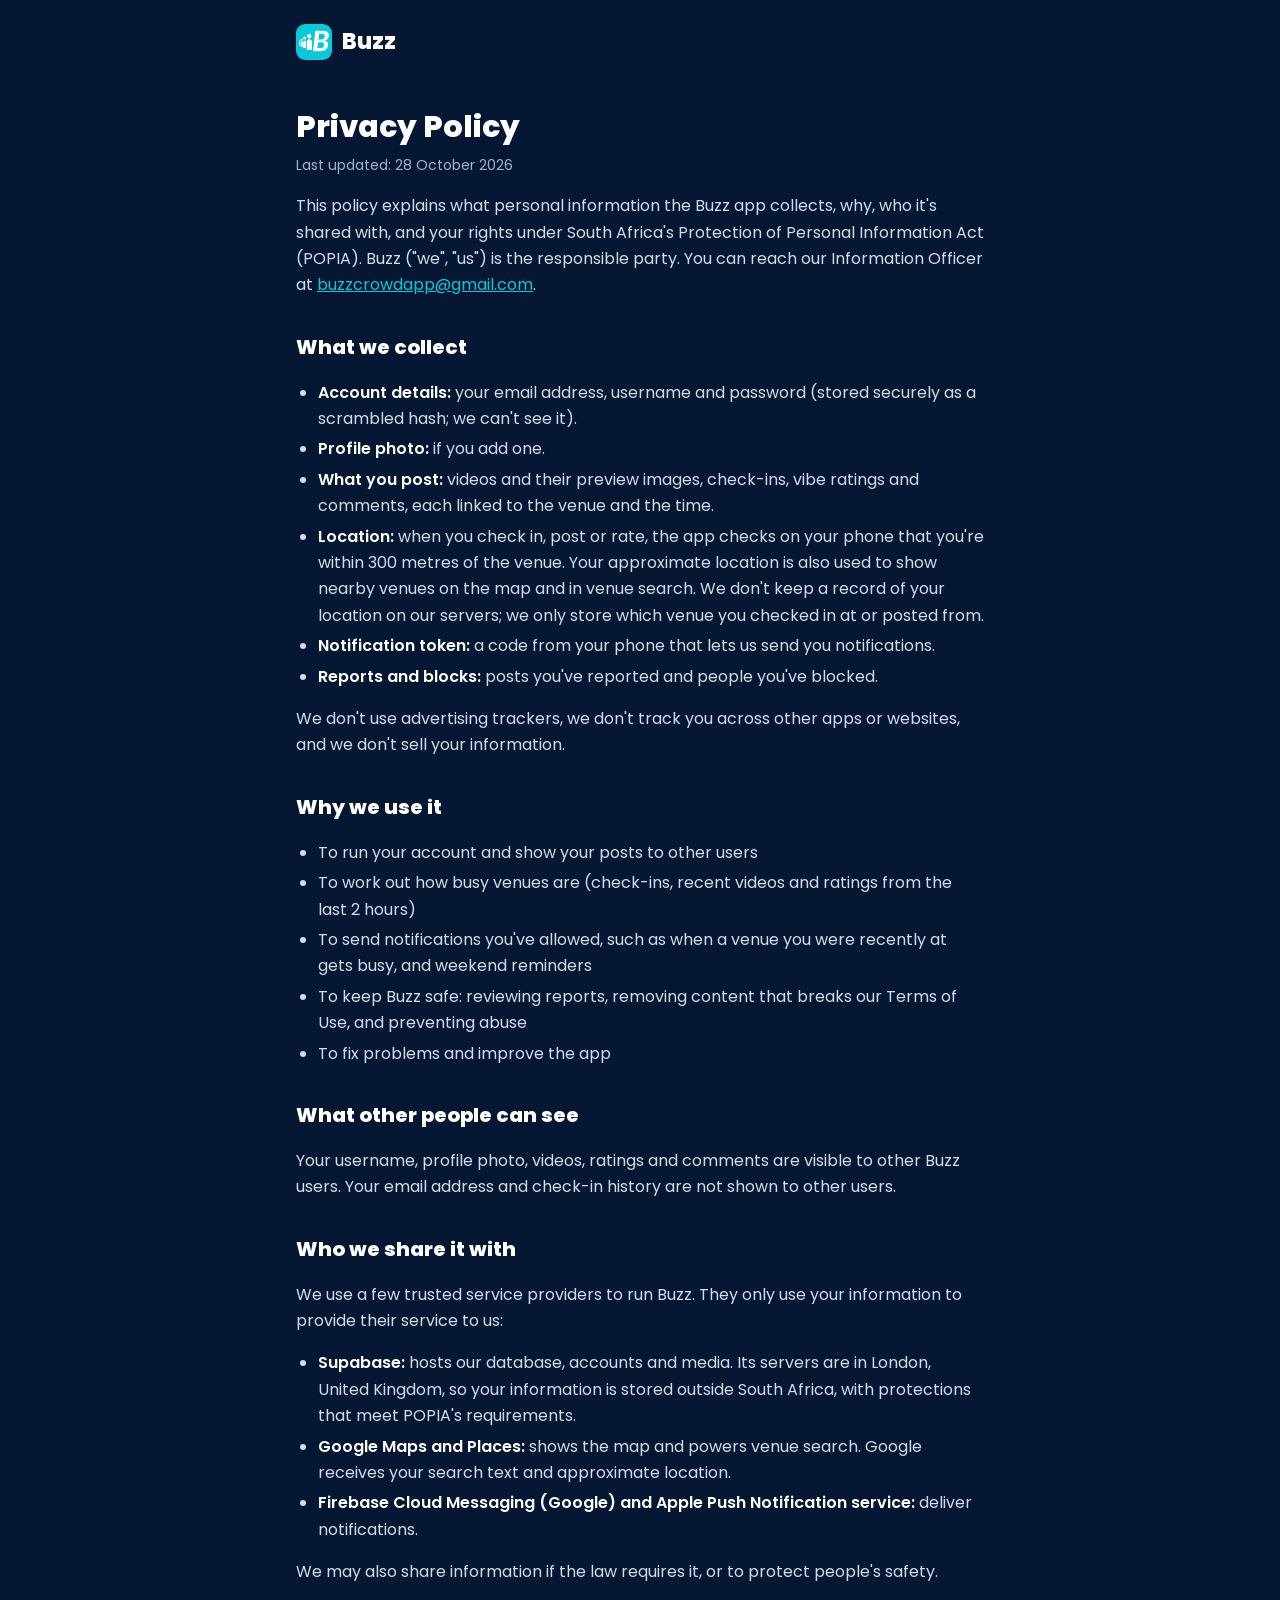
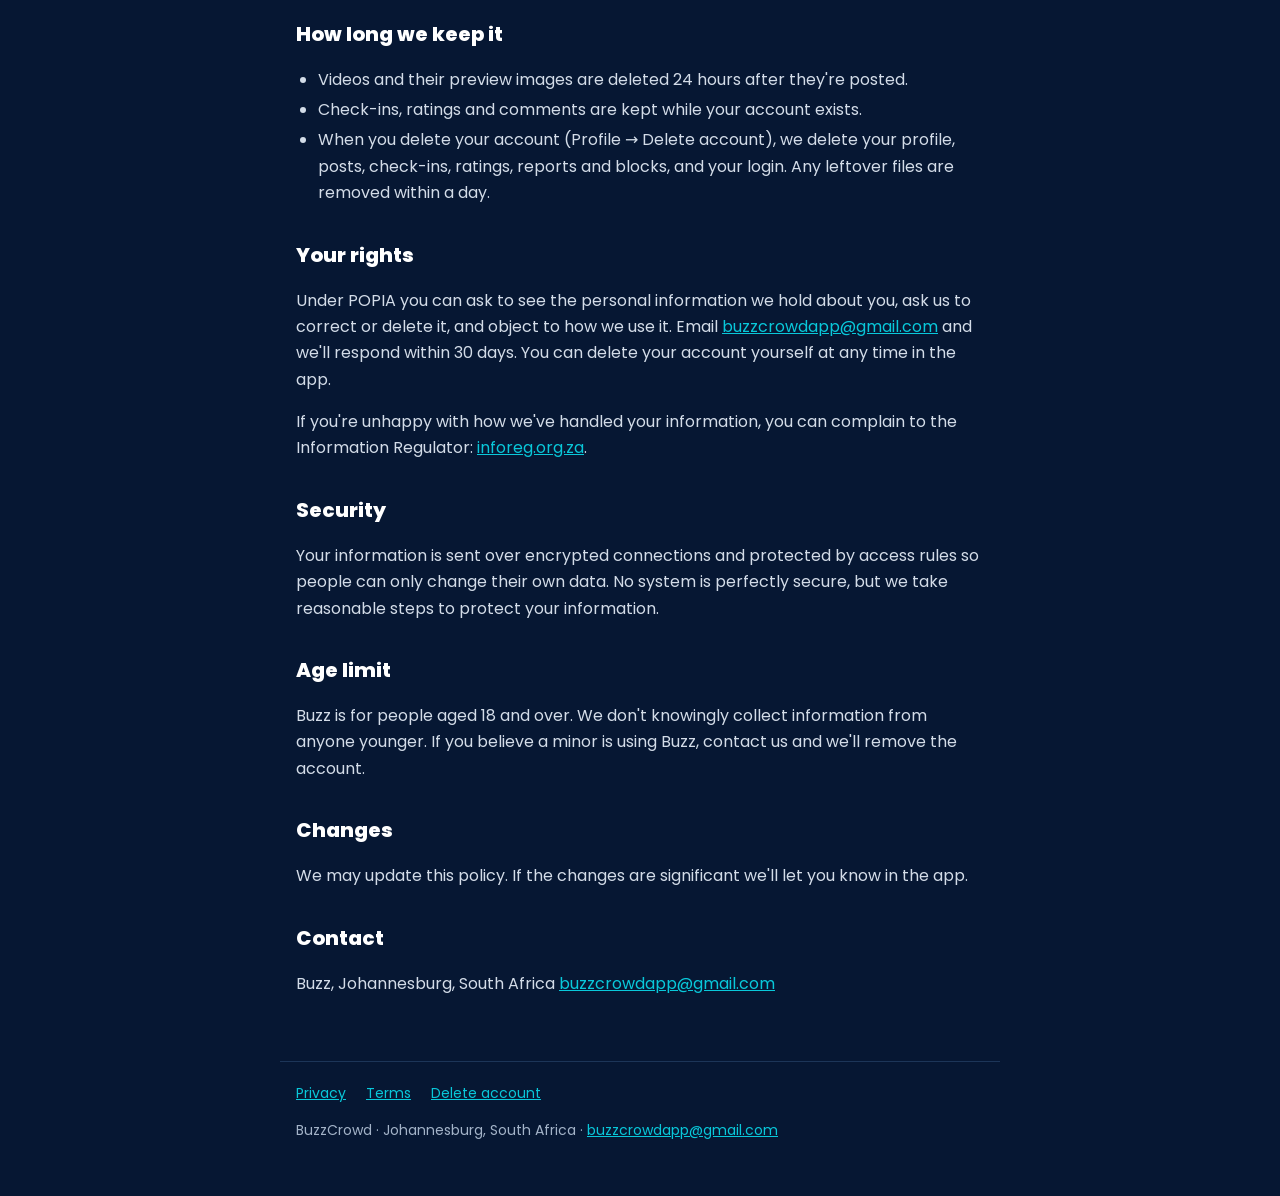
==== privacy/index.html @ 1d645f73 "Update the Buzz website" ====
<!doctype html>
<html lang="en">
<head>
<meta charset="utf-8">
<meta name="viewport" content="width=device-width, initial-scale=1">
<title>Privacy Policy · Buzz</title>
<meta name="description" content="Privacy Policy for the Buzz app.">
<link rel="icon" type="image/png" href="../logo.png">
<link rel="stylesheet" href="../style.css">
</head>
<body>
<header><a class="brand" href="../"><img src="../logo.png" alt="" width="36" height="36">Buzz</a></header>
<main>
<h1>Privacy Policy</h1>
<p class="updated">Last updated: 28 October 2026</p>
<p>This policy explains what personal information the Buzz app collects, why, who it's shared with, and your rights under South Africa's Protection of Personal Information Act (POPIA). Buzz ("we", "us") is the responsible party. You can reach our Information Officer at <a href="mailto:buzzcrowdapp@gmail.com">buzzcrowdapp@gmail.com</a>.</p>
<h2>What we collect</h2>
<ul>
<li><strong>Account details:</strong> your email address, username and password (stored securely as a scrambled hash; we can't see it).</li>
<li><strong>Profile photo:</strong> if you add one.</li>
<li><strong>What you post:</strong> videos and their preview images, check-ins, vibe ratings and comments, each linked to the venue and the time.</li>
<li><strong>Location:</strong> when you check in, post or rate, the app checks on your phone that you're within 300 metres of the venue. Your approximate location is also used to show nearby venues on the map and in venue search. We don't keep a record of your location on our servers; we only store which venue you checked in at or posted from.</li>
<li><strong>Notification token:</strong> a code from your phone that lets us send you notifications.</li>
<li><strong>Reports and blocks:</strong> posts you've reported and people you've blocked.</li>
</ul>
<p>We don't use advertising trackers, we don't track you across other apps or websites, and we don't sell your information.</p>
<h2>Why we use it</h2>
<ul>
<li>To run your account and show your posts to other users</li>
<li>To work out how busy venues are (check-ins, recent videos and ratings from the last 2 hours)</li>
<li>To send notifications you've allowed, such as when a venue you were recently at gets busy, and weekend reminders</li>
<li>To keep Buzz safe: reviewing reports, removing content that breaks our Terms of Use, and preventing abuse</li>
<li>To fix problems and improve the app</li>
</ul>
<h2>What other people can see</h2>
<p>Your username, profile photo, videos, ratings and comments are visible to other Buzz users. Your email address and check-in history are not shown to other users.</p>
<h2>Who we share it with</h2>
<p>We use a few trusted service providers to run Buzz. They only use your information to provide their service to us:</p>
<ul>
<li><strong>Supabase:</strong> hosts our database, accounts and media. Its servers are in London, United Kingdom, so your information is stored outside South Africa, with protections that meet POPIA's requirements.</li>
<li><strong>Google Maps and Places:</strong> shows the map and powers venue search. Google receives your search text and approximate location.</li>
<li><strong>Firebase Cloud Messaging (Google) and Apple Push Notification service:</strong> deliver notifications.</li>
</ul>
<p>We may also share information if the law requires it, or to protect people's safety.</p>
<h2>How long we keep it</h2>
<ul>
<li>Videos and their preview images are deleted 24 hours after they're posted.</li>
<li>Check-ins, ratings and comments are kept while your account exists.</li>
<li>When you delete your account (Profile → Delete account), we delete your profile, posts, check-ins, ratings, reports and blocks, and your login. Any leftover files are removed within a day.</li>
</ul>
<h2>Your rights</h2>
<p>Under POPIA you can ask to see the personal information we hold about you, ask us to correct or delete it, and object to how we use it. Email <a href="mailto:buzzcrowdapp@gmail.com">buzzcrowdapp@gmail.com</a> and we'll respond within 30 days. You can delete your account yourself at any time in the app.</p>
<p>If you're unhappy with how we've handled your information, you can complain to the Information Regulator: <a href="https://inforeg.org.za">inforeg.org.za</a>.</p>
<h2>Security</h2>
<p>Your information is sent over encrypted connections and protected by access rules so people can only change their own data. No system is perfectly secure, but we take reasonable steps to protect your information.</p>
<h2>Age limit</h2>
<p>Buzz is for people aged 18 and over. We don't knowingly collect information from anyone younger. If you believe a minor is using Buzz, contact us and we'll remove the account.</p>
<h2>Changes</h2>
<p>We may update this policy. If the changes are significant we'll let you know in the app.</p>
<h2>Contact</h2>
<p>Buzz, Johannesburg, South Africa <a href="mailto:buzzcrowdapp@gmail.com">buzzcrowdapp@gmail.com</a></p>
</main>
<footer><nav><a href="../privacy/">Privacy</a><a href="../terms/">Terms</a><a href="../delete-account/">Delete account</a></nav><p>BuzzCrowd · Johannesburg, South Africa · <a href="mailto:buzzcrowdapp@gmail.com">buzzcrowdapp@gmail.com</a></p></footer>
</body>
</html>
---- style.css ----
@font-face { font-family: Poppins; font-weight: 400; src: url(fonts/Poppins-Regular.ttf); font-display: swap; }
@font-face { font-family: Poppins; font-weight: 600; src: url(fonts/Poppins-SemiBold.ttf); font-display: swap; }
@font-face { font-family: Poppins; font-weight: 800; src: url(fonts/Poppins-ExtraBold.ttf); font-display: swap; }
:root { --brand: #09C8DA; --ink: #061733; --card: #0E2445; --border: #1C3558; --text: #FFFFFF; --body: #D3DCE8; --muted: #A3B3C8; }
* { box-sizing: border-box; }
body { margin: 0; background: var(--ink); color: var(--body); font: 16px/1.65 Poppins, system-ui, sans-serif; }
a { color: var(--brand); }
header, main, footer { max-width: 720px; margin: 0 auto; padding: 0 16px; }
header { padding-top: 24px; }
.brand { display: inline-flex; align-items: center; gap: 10px; color: var(--text); font-weight: 800; font-size: 22px; text-decoration: none; }
.brand img { border-radius: 9px; }
main { padding-top: 24px; padding-bottom: 48px; }
h1 { color: var(--text); font-size: 30px; line-height: 1.25; margin: 16px 0 8px; }
h2 { color: var(--text); font-size: 20px; margin: 32px 0 8px; }
ul, ol { padding-left: 22px; }
li { margin: 4px 0; }
strong { color: var(--text); font-weight: 600; }
.updated { color: var(--muted); font-size: 14px; margin-top: 0; }
.hero { text-align: center; padding: 40px 0 16px; }
.hero img { border-radius: 28px; }
.hero h1 { font-size: 34px; }
.hero p { color: var(--muted); font-size: 18px; max-width: 480px; margin: 8px auto 0; }
.links { display: grid; gap: 12px; margin-top: 40px; }
.links a { display: block; background: var(--card); border: 1px solid var(--border); border-radius: 14px; padding: 16px 20px; color: var(--text); font-weight: 600; text-decoration: none; }
.links a span { display: block; color: var(--muted); font-weight: 400; font-size: 14px; }
footer { border-top: 1px solid var(--border); padding-top: 20px; padding-bottom: 40px; color: var(--muted); font-size: 14px; }
footer nav { display: flex; flex-wrap: wrap; gap: 8px 20px; margin-bottom: 8px; }
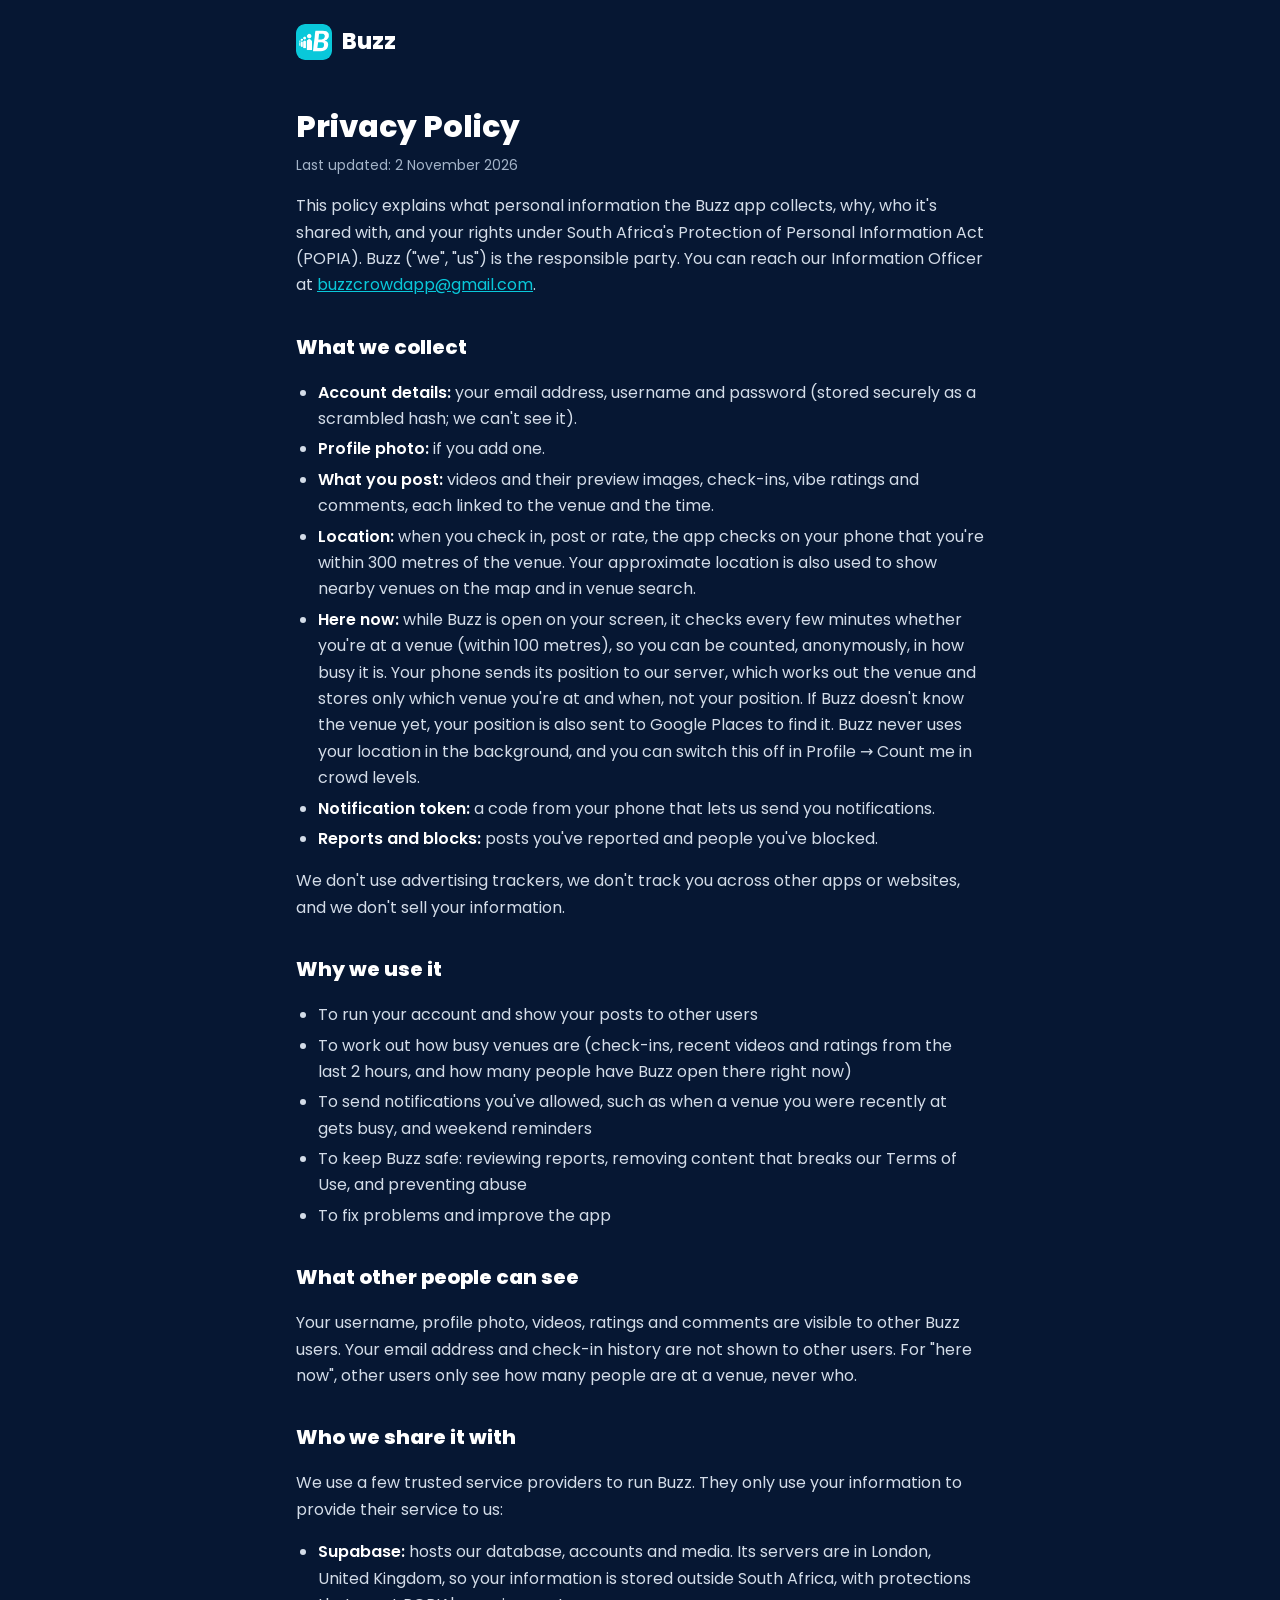
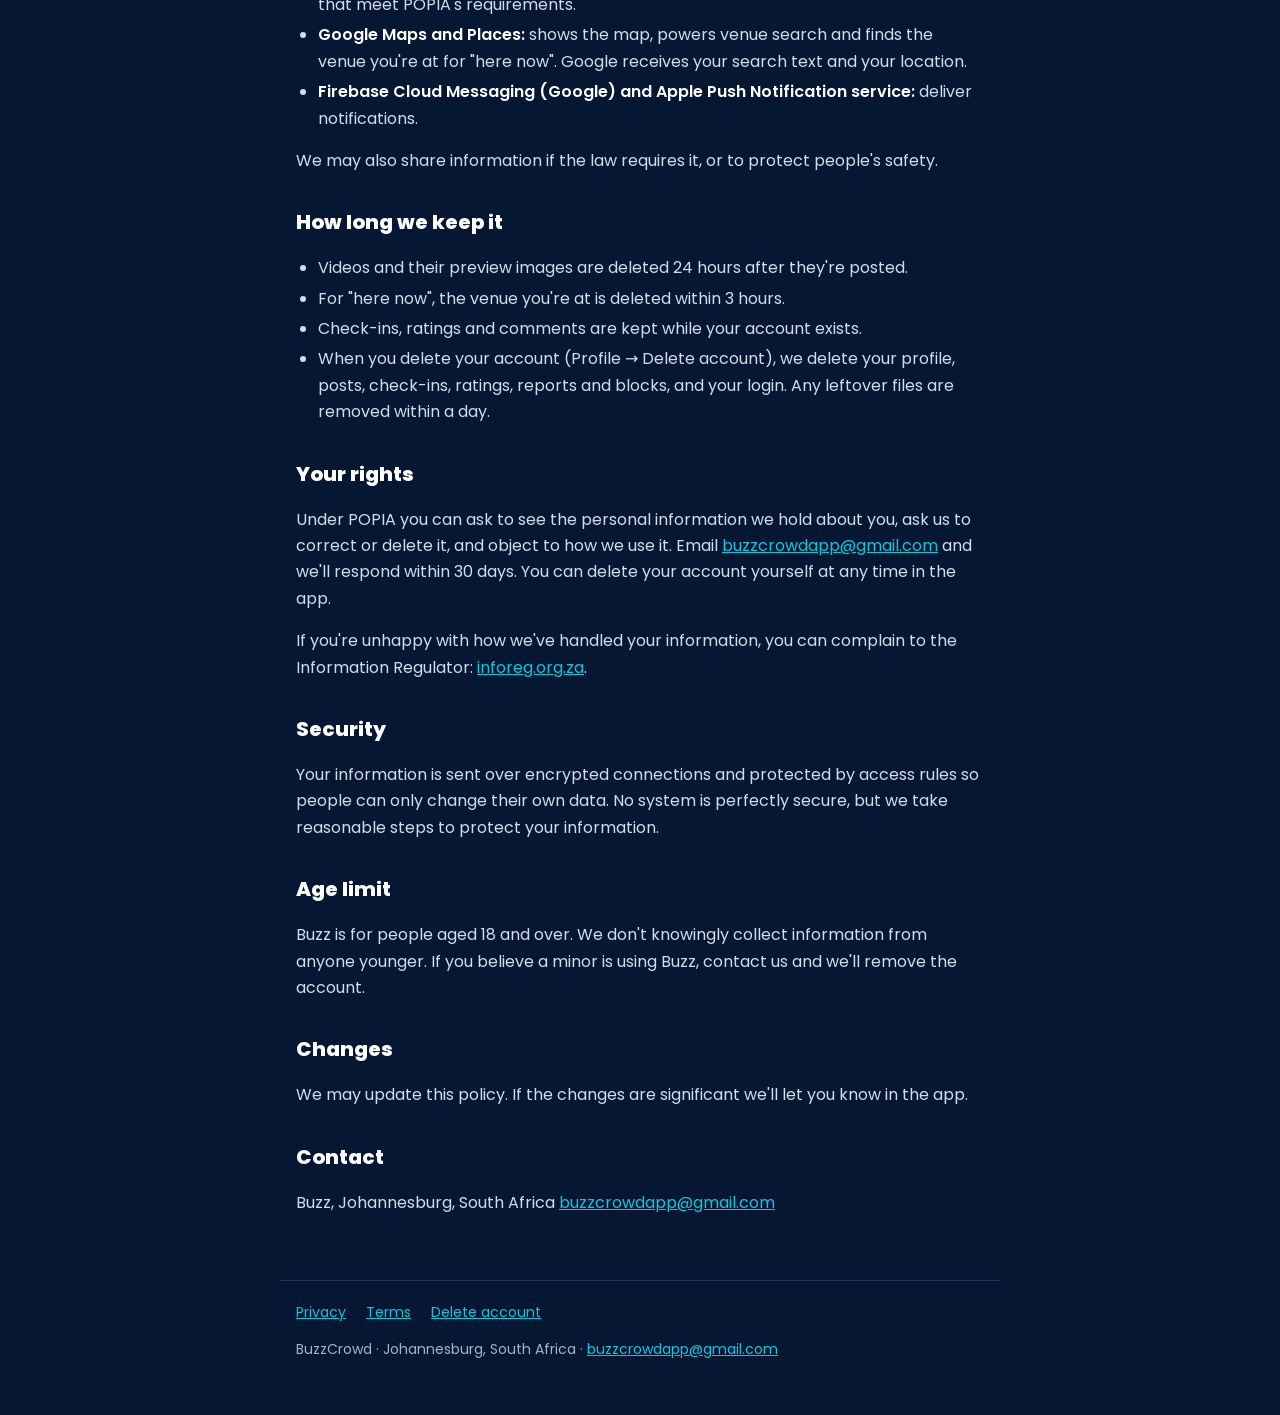
==== commit bc2d376b: "Update the Buzz website" ====
--- a/privacy/index.html
+++ b/privacy/index.html
@@ -12,14 +12,15 @@
 <header><a class="brand" href="../"><img src="../logo.png" alt="" width="36" height="36">Buzz</a></header>
 <main>
 <h1>Privacy Policy</h1>
-<p class="updated">Last updated: 28 October 2026</p>
+<p class="updated">Last updated: 2 November 2026</p>
 <p>This policy explains what personal information the Buzz app collects, why, who it's shared with, and your rights under South Africa's Protection of Personal Information Act (POPIA). Buzz ("we", "us") is the responsible party. You can reach our Information Officer at <a href="mailto:buzzcrowdapp@gmail.com">buzzcrowdapp@gmail.com</a>.</p>
 <h2>What we collect</h2>
 <ul>
 <li><strong>Account details:</strong> your email address, username and password (stored securely as a scrambled hash; we can't see it).</li>
 <li><strong>Profile photo:</strong> if you add one.</li>
 <li><strong>What you post:</strong> videos and their preview images, check-ins, vibe ratings and comments, each linked to the venue and the time.</li>
-<li><strong>Location:</strong> when you check in, post or rate, the app checks on your phone that you're within 300 metres of the venue. Your approximate location is also used to show nearby venues on the map and in venue search. We don't keep a record of your location on our servers; we only store which venue you checked in at or posted from.</li>
+<li><strong>Location:</strong> when you check in, post or rate, the app checks on your phone that you're within 300 metres of the venue. Your approximate location is also used to show nearby venues on the map and in venue search.</li>
+<li><strong>Here now:</strong> while Buzz is open on your screen, it checks every few minutes whether you're at a venue (within 100 metres), so you can be counted, anonymously, in how busy it is. Your phone sends its position to our server, which works out the venue and stores only which venue you're at and when, not your position. If Buzz doesn't know the venue yet, your position is also sent to Google Places to find it. Buzz never uses your location in the background, and you can switch this off in Profile → Count me in crowd levels.</li>
 <li><strong>Notification token:</strong> a code from your phone that lets us send you notifications.</li>
 <li><strong>Reports and blocks:</strong> posts you've reported and people you've blocked.</li>
 </ul>
@@ -27,24 +28,25 @@
 <h2>Why we use it</h2>
 <ul>
 <li>To run your account and show your posts to other users</li>
-<li>To work out how busy venues are (check-ins, recent videos and ratings from the last 2 hours)</li>
+<li>To work out how busy venues are (check-ins, recent videos and ratings from the last 2 hours, and how many people have Buzz open there right now)</li>
 <li>To send notifications you've allowed, such as when a venue you were recently at gets busy, and weekend reminders</li>
 <li>To keep Buzz safe: reviewing reports, removing content that breaks our Terms of Use, and preventing abuse</li>
 <li>To fix problems and improve the app</li>
 </ul>
 <h2>What other people can see</h2>
-<p>Your username, profile photo, videos, ratings and comments are visible to other Buzz users. Your email address and check-in history are not shown to other users.</p>
+<p>Your username, profile photo, videos, ratings and comments are visible to other Buzz users. Your email address and check-in history are not shown to other users. For "here now", other users only see how many people are at a venue, never who.</p>
 <h2>Who we share it with</h2>
 <p>We use a few trusted service providers to run Buzz. They only use your information to provide their service to us:</p>
 <ul>
 <li><strong>Supabase:</strong> hosts our database, accounts and media. Its servers are in London, United Kingdom, so your information is stored outside South Africa, with protections that meet POPIA's requirements.</li>
-<li><strong>Google Maps and Places:</strong> shows the map and powers venue search. Google receives your search text and approximate location.</li>
+<li><strong>Google Maps and Places:</strong> shows the map, powers venue search and finds the venue you're at for "here now". Google receives your search text and your location.</li>
 <li><strong>Firebase Cloud Messaging (Google) and Apple Push Notification service:</strong> deliver notifications.</li>
 </ul>
 <p>We may also share information if the law requires it, or to protect people's safety.</p>
 <h2>How long we keep it</h2>
 <ul>
 <li>Videos and their preview images are deleted 24 hours after they're posted.</li>
+<li>For "here now", the venue you're at is deleted within 3 hours.</li>
 <li>Check-ins, ratings and comments are kept while your account exists.</li>
 <li>When you delete your account (Profile → Delete account), we delete your profile, posts, check-ins, ratings, reports and blocks, and your login. Any leftover files are removed within a day.</li>
 </ul>
